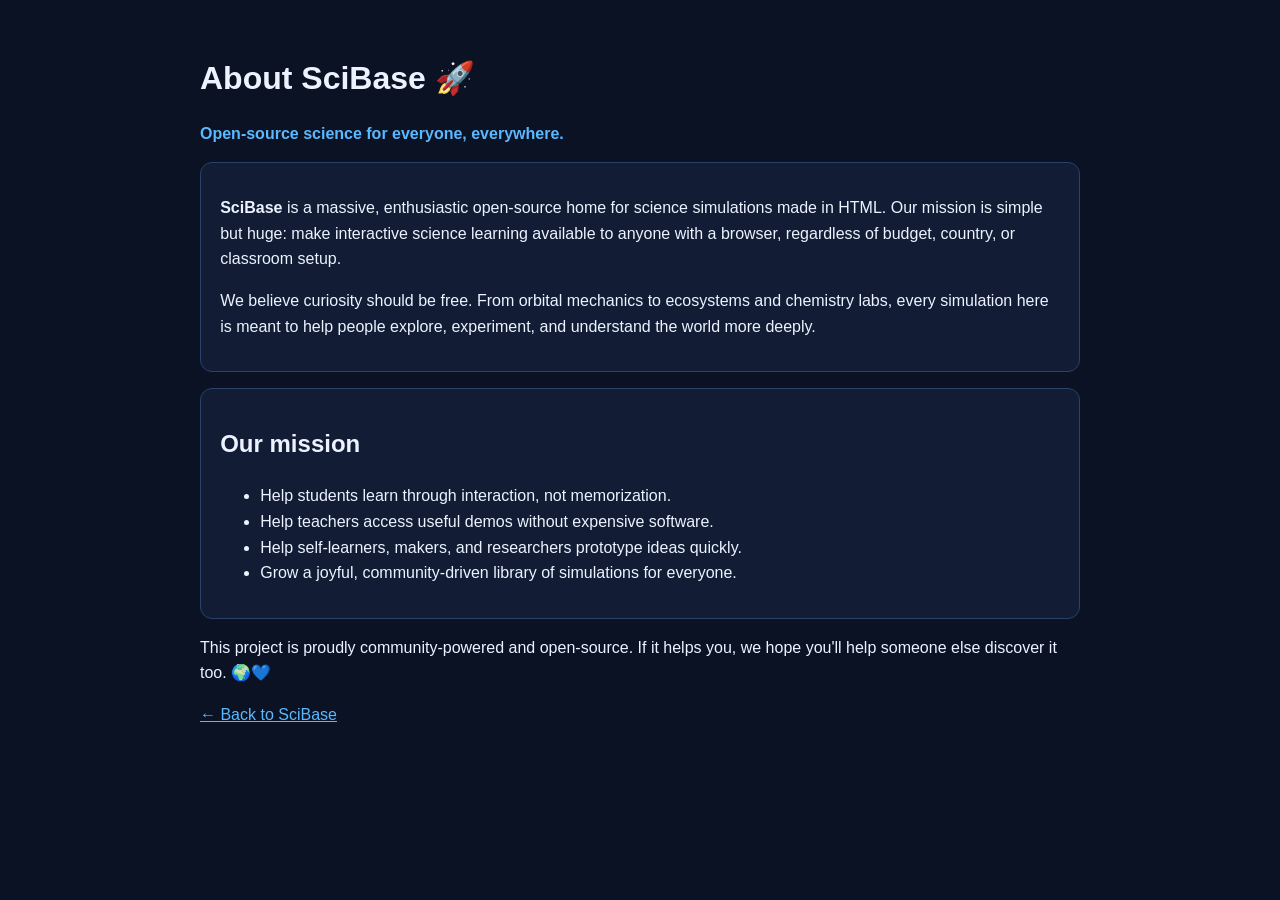
==== about.html @ 0aefb0fa "Add footer links with About, Contact, and Donate pages" ====
<!DOCTYPE html>
<html lang="en">
<head>
  <meta charset="UTF-8" />
  <meta name="viewport" content="width=device-width, initial-scale=1.0" />
  <title>About SciBase</title>
  <style>
    body { font-family: Inter, Segoe UI, Arial, sans-serif; margin: 0; background: #0a1224; color: #ecf3ff; }
    main { max-width: 880px; margin: 0 auto; padding: 2rem 1rem 3rem; line-height: 1.6; }
    h1 { margin-bottom: 0.3rem; }
    .tag { color: #5bb8ff; font-weight: 700; }
    a { color: #5bb8ff; }
    .panel { background: #121d35; border: 1px solid #2b406b; border-radius: 12px; padding: 1rem 1.2rem; margin-top: 1rem; }
  </style>
</head>
<body>
  <main>
    <h1>About SciBase 🚀</h1>
    <p class="tag">Open-source science for everyone, everywhere.</p>

    <div class="panel">
      <p><strong>SciBase</strong> is a massive, enthusiastic open-source home for science simulations made in HTML. Our mission is simple but huge: make interactive science learning available to anyone with a browser, regardless of budget, country, or classroom setup.</p>
      <p>We believe curiosity should be free. From orbital mechanics to ecosystems and chemistry labs, every simulation here is meant to help people explore, experiment, and understand the world more deeply.</p>
    </div>

    <div class="panel">
      <h2>Our mission</h2>
      <ul>
        <li>Help students learn through interaction, not memorization.</li>
        <li>Help teachers access useful demos without expensive software.</li>
        <li>Help self-learners, makers, and researchers prototype ideas quickly.</li>
        <li>Grow a joyful, community-driven library of simulations for everyone.</li>
      </ul>
    </div>

    <p>This project is proudly community-powered and open-source. If it helps you, we hope you'll help someone else discover it too. 🌍💙</p>
    <p><a href="index.html">← Back to SciBase</a></p>
  </main>
</body>
</html>
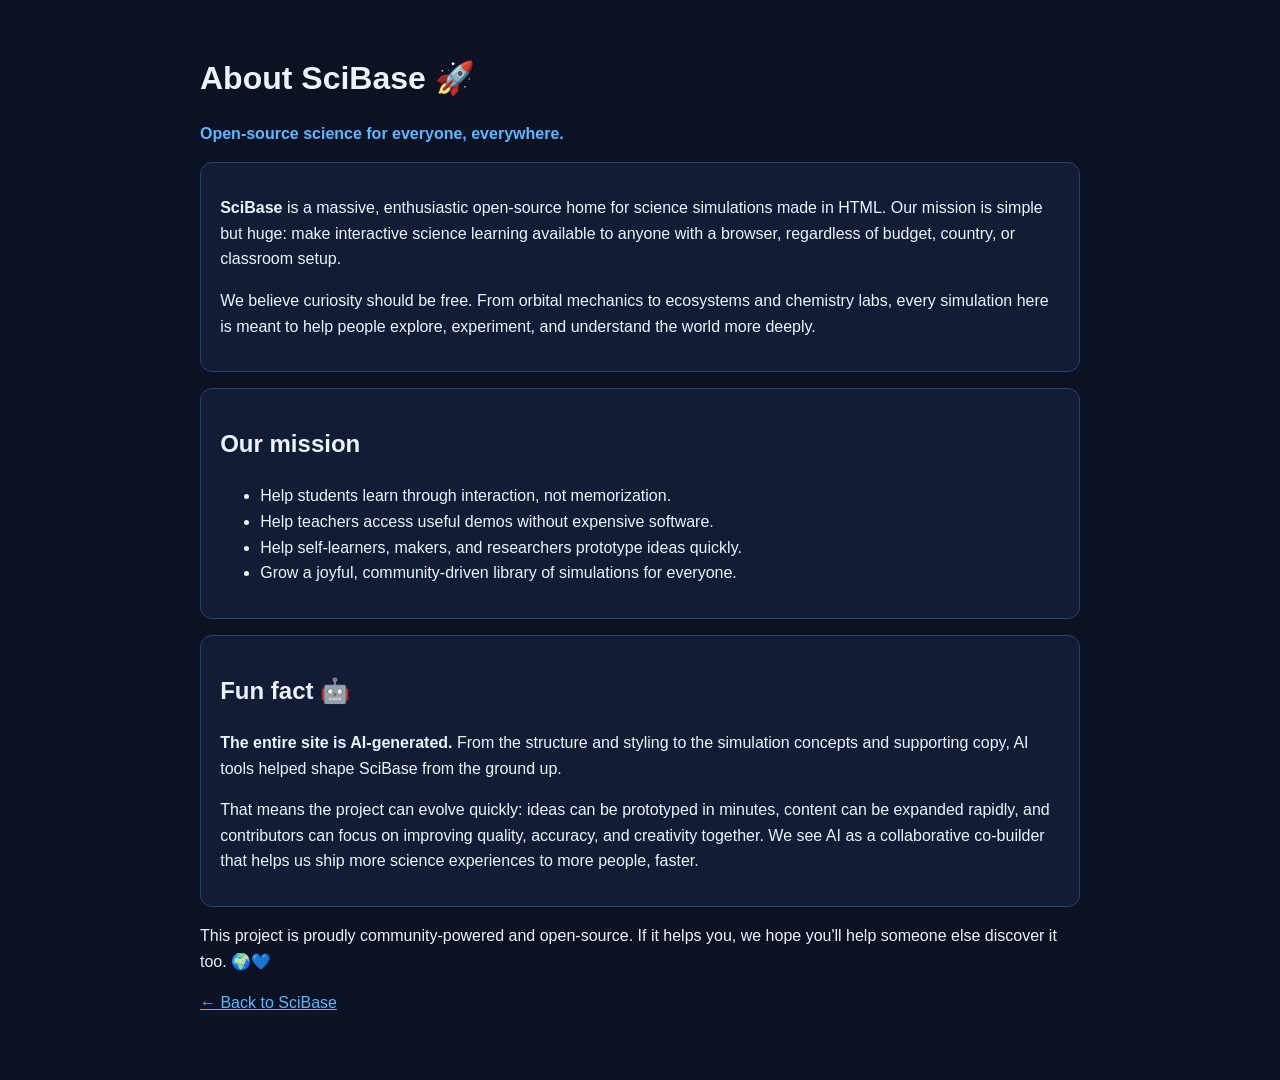
==== commit be769faa: "Add AI-generated fun fact section to About page" ====
--- a/about.html
+++ b/about.html
@@ -33,6 +33,12 @@
       </ul>
     </div>
 
+    <div class="panel">
+      <h2>Fun fact 🤖</h2>
+      <p><strong>The entire site is AI-generated.</strong> From the structure and styling to the simulation concepts and supporting copy, AI tools helped shape SciBase from the ground up.</p>
+      <p>That means the project can evolve quickly: ideas can be prototyped in minutes, content can be expanded rapidly, and contributors can focus on improving quality, accuracy, and creativity together. We see AI as a collaborative co-builder that helps us ship more science experiences to more people, faster.</p>
+    </div>
+
     <p>This project is proudly community-powered and open-source. If it helps you, we hope you'll help someone else discover it too. 🌍💙</p>
     <p><a href="index.html">← Back to SciBase</a></p>
   </main>
